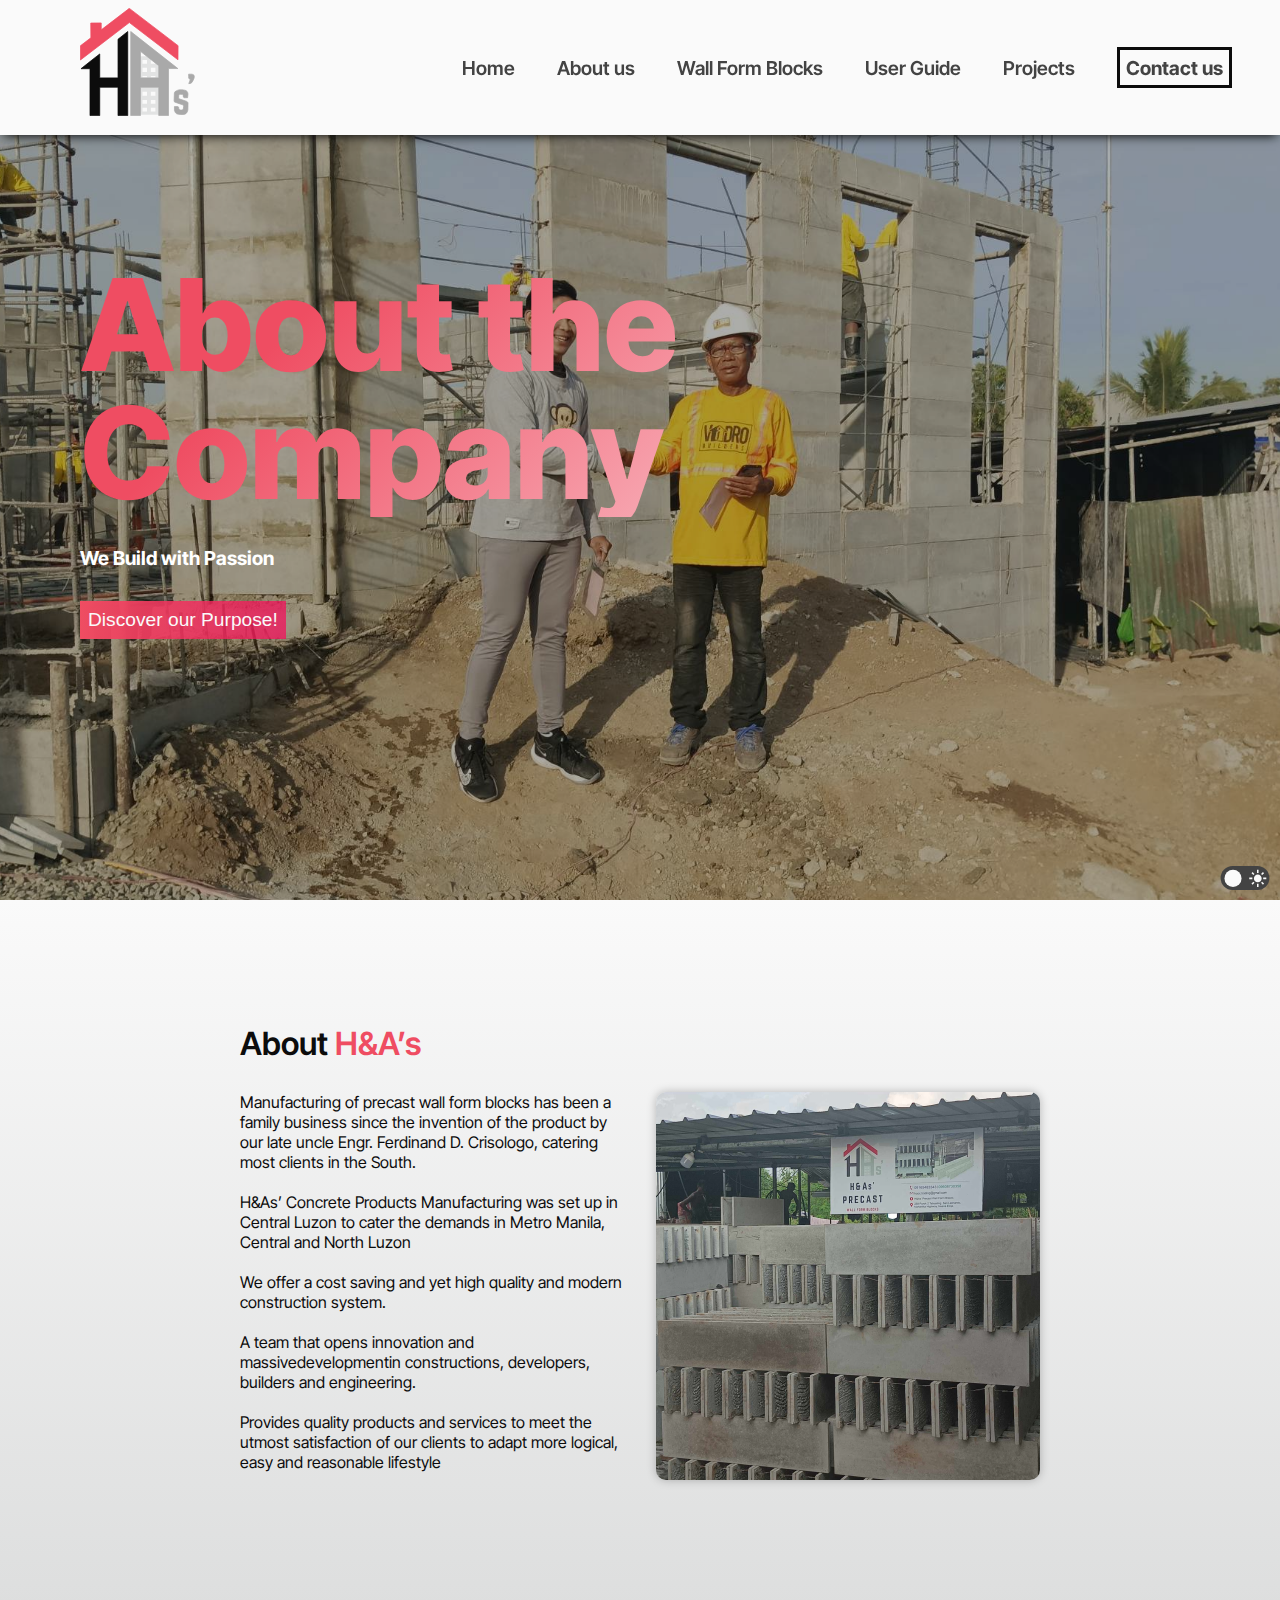
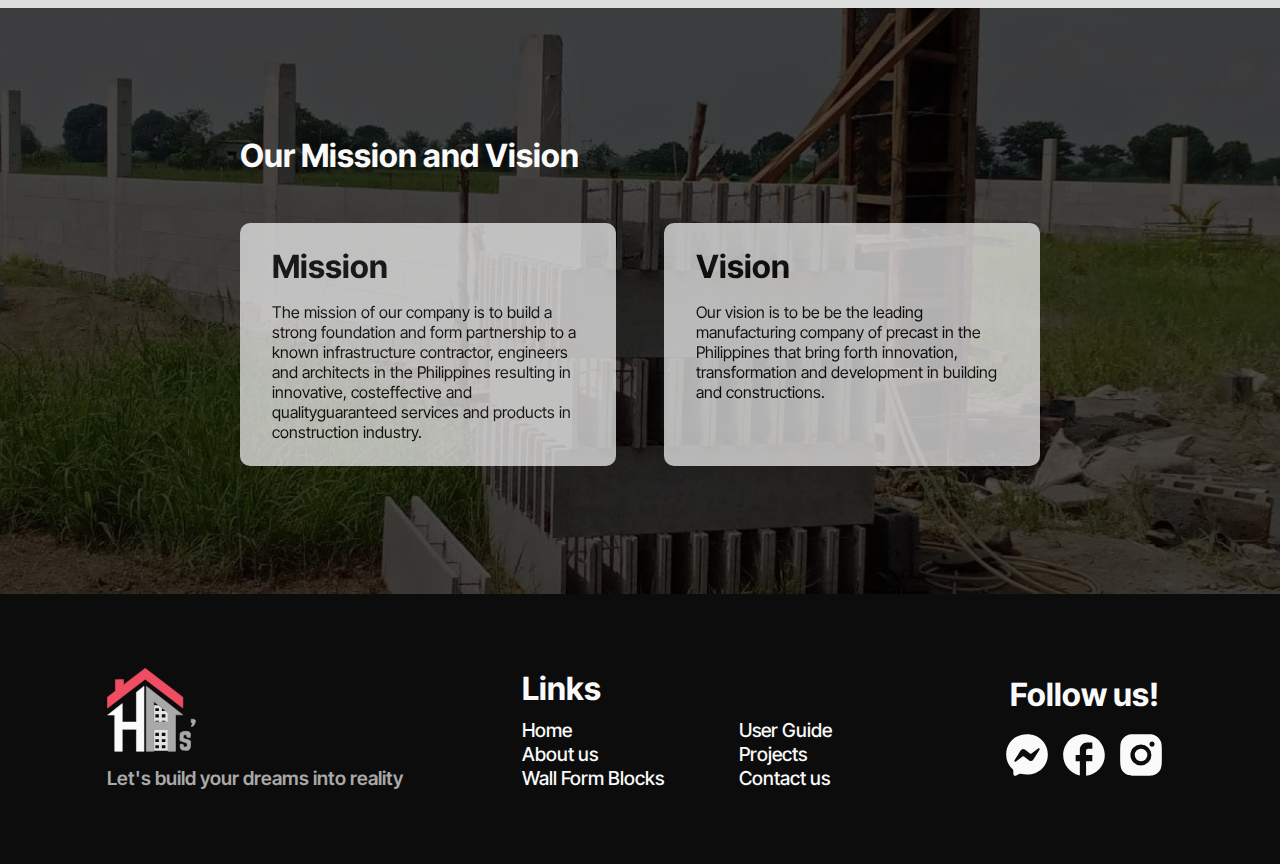
==== about-us.html @ 56dcd6c1 "feat: add about us, wall form blocks, projects and user guide pages" ====
<!DOCTYPE html>
<html lang="en">

<head>
  <meta charset="UTF-8">
  <meta name="viewport" content="width=device-width, initial-scale=1.0">
  <title>About us</title>

  <!-- Fonts used are downloaded here -->
  <link rel="preconnect" href="https://fonts.googleapis.com">
  <link rel="preconnect" href="https://fonts.gstatic.com" crossorigin>
  <link href="https://fonts.googleapis.com/css2?family=Inter+Tight:wght@200;300;400;500;600;700;800;900&display=swap"
    rel="stylesheet">

  <!-- CSS stylesheets -->
  <link rel="stylesheet" href="styles/global.css">
  <link rel="stylesheet" href="styles/module/components.css">
  <link rel="stylesheet" href="styles/module/logo-animations.css">
  <link rel="stylesheet" href="styles/module/custom-animations.css">

  <link rel="stylesheet" href="styles/base/about-us.css">

  <!-- JS for saving user theme -->
  <script defer src="scripts/global.js"></script>
</head>

<body>
  <input id="toggle" type="checkbox">
  <!-- preloader -->

  <!-- add wrapper class after -->
  <!-- TODO uncomment the preloader once home page is done -->
  <div class="wrapper">
    <!--  
      <div class="preloader-wrapper">
      <div class="preloader curtain" style="--duration: 1s; --delay: 2.8s;">
        <div class="logo">
          <svg class="preloader-elem" width="305" height="287" viewBox="0 0 305 287" fill="none"
          xmlns="http://www.w3.org/2000/svg">
          <path
          d="M261.168 137.571L261.42 99.7585L131.121 0L130.52 0.784424L130.299 0.494873L55.9258 57.4365L55.7656 38.978L27.7754 39.2192L28.1152 78.7273L0 100.253L0.251953 138.065L131.031 37.9382L261.168 137.571Z"
          stroke="#EF4D62" stroke-width="3" fill="#EF4D62" class="preloader-elem-1"></path>
            <path
              d="M100.775 186V82.5674L126.775 62V287H100.775V211H51.7754V287H25.7754V161.5H1.59375L25.7754 142.395V142.293L51.7754 122V186H100.775Z"
              stroke-width="3" class="preloader-elem-2"></path>
              <path fill-rule="evenodd" clip-rule="evenodd"
              d="M177.074 128H160V186H210V153.392L200.816 146.241V148H188.571V138H190.144L188.571 136.811L178.367 129.005L177.074 128ZM178.367 185H166.122V181H178.367V185ZM200.816 185H188.571V181H200.816V185ZM178.367 138H166.122V148H178.367V138ZM178.367 159H166.122V170H178.367V159ZM188.571 170H200.816V159H188.571V170Z"
              fill="#E2E3E3" class="preloader-elem-3"></path>
            <path fill-rule="evenodd" clip-rule="evenodd"
            d="M210 211H160V285H210V211ZM200.816 266V276H188.571V266H200.816ZM200.816 245V255H188.571V245H200.816ZM200.816 223V234H188.571V223H200.816ZM178.367 223H166.122V234H178.367V223ZM178.367 245H166.122V255H178.367V245ZM178.367 266H166.122V276H178.367V266Z"
              fill="#E2E3E3" class="preloader-elem-4"></path>
              <path fill-rule="evenodd" clip-rule="evenodd"
              d="M160.775 287V211H209.775V287.001H235.775V161H260.855L135.02 62.114L134.98 62.1628L134.775 62V287H160.775ZM160.775 114.882V186H209.775V153.387L160.775 114.882Z"
              stroke="#A9A9A9" stroke-width="3" fill="#A9A9A9" class="preloader-elem-5"></path>
              <rect x="275.775" y="233" width="1" height="4" stroke="#D9D9D9" stroke-width="3" fill="#D9D9D9"
              class="preloader-elem-6">
            </rect>
            <path
            d="M251.646 226.361C251.072 234.23 250.924 241.607 250.775 248.984C251.27 249.434 251.762 249.884 252.615 250.78C258.494 253.031 263.998 254.874 269.531 256.628C276.668 258.891 276.916 259.471 275.912 266.823C275.393 270.637 273.912 272.325 269.836 272.153C266.023 271.991 263.154 271.355 263.201 266.808C263.232 263.758 261.66 262.711 258.816 262.831C257.174 262.901 255.527 262.885 253.777 262.868H253.76L251.775 262.853V273.1C251.77 273.147 251.771 273.195 251.775 273.239V273.391L251.807 273.428L251.824 273.514C251.859 273.727 251.922 273.929 251.979 274.122L251.988 274.149L252.016 274.245C252.062 274.408 252.115 274.59 252.207 274.756C252.352 275.022 252.527 275.285 252.734 275.514L252.785 275.568C253.996 279.427 256.256 281.842 259.383 282.6C264.58 283.859 269.945 284.031 275.234 283.996C280.852 283.958 285.32 280.882 287.311 273.003L287.531 272.225L287.551 271.967C287.631 271.595 287.705 271.212 287.775 270.819L287.658 270.522C288.076 264.609 288.258 258.768 288.074 252.938C288.031 251.533 286.146 249.539 284.662 248.947C281.178 247.559 277.582 246.452 273.986 245.344L272.086 244.758C271.393 244.542 270.701 244.326 270.012 244.105C262.652 241.75 262.656 241.715 263.15 234.583L263.184 234.111C263.453 230.206 265.887 229.868 268.664 230.13C269.213 230.181 269.82 230.168 270.441 230.154C272.854 230.101 275.443 230.044 275.365 233.79C275.27 238.406 277.295 239.622 281.402 239.133C282.596 238.991 283.809 239.027 285.078 239.063C285.67 239.081 286.275 239.098 286.896 239.098C287.01 238.056 287.146 237.022 287.285 235.994L287.291 235.955C287.592 233.697 287.889 231.466 287.904 229.232C287.943 223.827 284.609 219.643 279.064 218.863C273.838 218.127 268.4 217.662 263.209 218.305C260.832 218.599 258.582 219.925 256.332 221.252C255.324 221.846 254.318 222.44 253.299 222.941C253.295 222.948 253.305 222.958 253.301 222.965C253.27 222.959 253.24 222.963 253.213 222.973C253.172 222.989 253.137 223.021 253.117 223.067L253.107 223.078L253.074 223.128C253.023 223.137 252.98 223.168 252.955 223.216L252.826 223.458L252.785 223.53C252.684 223.577 252.58 223.647 252.496 223.772C252.33 224.016 252.221 224.31 252.127 224.564L252.096 224.647L251.986 224.953L251.918 225.15L251.783 225.581C251.754 225.679 251.721 225.79 251.693 225.902C251.66 226.049 251.635 226.211 251.646 226.361Z"
            stroke="#A9A9A9" stroke-width="3" fill="#A9A9A9" class="preloader-elem-7"></path>
            <path
            d="M293.379 189.609C292.965 189.363 292.49 189.113 292.031 188.872C291.039 188.352 290.119 187.823 290.037 187.186C289.58 183.646 289.861 180.01 289.861 176.002L292.111 176.003C293.343 176.005 294.302 176.006 295.263 176C303.697 175.953 306.675 179.615 303.949 187.825C302.572 191.971 300.056 195.89 297.357 199.369C296.289 200.748 293.324 200.657 290.15 201.53L290.156 201.515C291.685 197.114 292.791 193.936 294.191 190.474C294.099 190.354 294.006 190.232 293.91 190.11C293.906 190.106 293.896 190.11 293.892 190.106L293.379 189.609Z"
            stroke="#A9A9A9" stroke-width="3" fill="#A9A9A9" class="preloader-elem-8"></path>
          </svg>
        </div>
      </div>
    </div> -->

    <!-- color scheme switch -->
    <label class="toggle" for="toggle">
      <div id="light" class="light"></div>
      <div id="dark" class="dark"></div>
      <svg class="theme-button" width="63" height="31" viewBox="0 0 63 31" fill="none"
        xmlns="http://www.w3.org/2000/svg">
        <rect width="63" height="31" rx="15.5" fill="#434343" />
        <circle cx="16" cy="16" r="11" fill="#FAFAFA">
          <animate attributename="cx" from="16" to="48" begin="light.click" dur="0.3s" fill="freeze"></animate>
          <animate attributename="cx" from="48" to="16" begin="dark.click" dur="0.3s" fill="freeze"></animate>
        </circle>
        <path
          d="M48 21C46.6167 21 45.4377 20.5123 44.463 19.537C43.4883 18.5617 43.0007 17.3827 43 16C43 14.6167 43.4877 13.4377 44.463 12.463C45.4383 11.4883 46.6173 11.0007 48 11C49.3833 11 50.5627 11.4877 51.538 12.463C52.5133 13.4383 53.0007 14.6173 53 16C53 17.3833 52.5123 18.5627 51.537 19.538C50.5617 20.5133 49.3827 21.0007 48 21ZM41 17H37V15H41V17ZM59 17H55V15H59V17ZM47 9V5H49V9H47ZM47 27V23H49V27H47ZM42.4 11.75L39.875 9.325L41.3 7.85L43.7 10.35L42.4 11.75ZM54.7 24.15L52.275 21.625L53.6 20.25L56.125 22.675L54.7 24.15ZM52.25 10.4L54.675 7.875L56.15 9.3L53.65 11.7L52.25 10.4ZM39.85 22.7L42.375 20.275L43.75 21.6L41.325 24.125L39.85 22.7Z"
          fill="#FAFAFA">
          <animate attributename="d"
            from="M48 21C46.6167 21 45.4377 20.5123 44.463 19.537C43.4883 18.5617 43.0007 17.3827 43 16C43 14.6167 43.4877 13.4377 44.463 12.463C45.4383 11.4883 46.6173 11.0007 48 11C49.3833 11 50.5627 11.4877 51.538 12.463C52.5133 13.4383 53.0007 14.6173 53 16C53 17.3833 52.5123 18.5627 51.537 19.538C50.5617 20.5133 49.3827 21.0007 48 21ZM41 17H37V15H41V17ZM59 17H55V15H59V17ZM47 9V5H49V9H47ZM47 27V23H49V27H47ZM42.4 11.75L39.875 9.325L41.3 7.85L43.7 10.35L42.4 11.75ZM54.7 24.15L52.275 21.625L53.6 20.25L56.125 22.675L54.7 24.15ZM52.25 10.4L54.675 7.875L56.15 9.3L53.65 11.7L52.25 10.4ZM39.85 22.7L42.375 20.275L43.75 21.6L41.325 24.125L39.85 22.7Z"
            to="M16 27C12.9444 27 10.3472 25.9306 8.20833 23.7917C6.06944 21.6528 5 19.0556 5 16C5 12.9444 6.06944 10.3472 8.20833 8.20833C10.3472 6.06944 12.9444 5 16 5C16.2852 5 16.5655 5.01019 16.8409 5.03056C17.1163 5.05093 17.386 5.08148 17.65 5.12222C16.8148 5.71296 16.1475 6.48215 15.648 7.42978C15.1485 8.37741 14.8992 9.40082 14.9 10.5C14.9 12.3333 15.5417 13.8917 16.825 15.175C18.1083 16.4583 19.6667 17.1 21.5 17.1C22.6204 17.1 23.6491 16.8503 24.5861 16.3508C25.5231 15.8513 26.287 15.1844 26.8778 14.35C26.9185 14.6148 26.9491 14.8845 26.9694 15.1591C26.9898 15.4337 27 15.714 27 16C27 19.0556 25.9306 21.6528 23.7917 23.7917C21.6528 25.9306 19.0556 27 16 27Z"
            begin="light.click" dur="0.35s" fill="freeze"></animate>
          <animate attributename="d"
            from="M16 27C12.9444 27 10.3472 25.9306 8.20833 23.7917C6.06944 21.6528 5 19.0556 5 16C5 12.9444 6.06944 10.3472 8.20833 8.20833C10.3472 6.06944 12.9444 5 16 5C16.2852 5 16.5655 5.01019 16.8409 5.03056C17.1163 5.05093 17.386 5.08148 17.65 5.12222C16.8148 5.71296 16.1475 6.48215 15.648 7.42978C15.1485 8.37741 14.8992 9.40082 14.9 10.5C14.9 12.3333 15.5417 13.8917 16.825 15.175C18.1083 16.4583 19.6667 17.1 21.5 17.1C22.6204 17.1 23.6491 16.8503 24.5861 16.3508C25.5231 15.8513 26.287 15.1844 26.8778 14.35C26.9185 14.6148 26.9491 14.8845 26.9694 15.1591C26.9898 15.4337 27 15.714 27 16C27 19.0556 25.9306 21.6528 23.7917 23.7917C21.6528 25.9306 19.0556 27 16 27Z"
            to="M48 21C46.6167 21 45.4377 20.5123 44.463 19.537C43.4883 18.5617 43.0007 17.3827 43 16C43 14.6167 43.4877 13.4377 44.463 12.463C45.4383 11.4883 46.6173 11.0007 48 11C49.3833 11 50.5627 11.4877 51.538 12.463C52.5133 13.4383 53.0007 14.6173 53 16C53 17.3833 52.5123 18.5627 51.537 19.538C50.5617 20.5133 49.3827 21.0007 48 21ZM41 17H37V15H41V17ZM59 17H55V15H59V17ZM47 9V5H49V9H47ZM47 27V23H49V27H47ZM42.4 11.75L39.875 9.325L41.3 7.85L43.7 10.35L42.4 11.75ZM54.7 24.15L52.275 21.625L53.6 20.25L56.125 22.675L54.7 24.15ZM52.25 10.4L54.675 7.875L56.15 9.3L53.65 11.7L52.25 10.4ZM39.85 22.7L42.375 20.275L43.75 21.6L41.325 24.125L39.85 22.7Z"
            begin="dark.click" dur="0.35s" fill="freeze"></animate>
        </path>
      </svg>
    </label>

    <header>
      <div class="logo-container"><a href="/">
          <svg class="logo-elem" fill="none" xmlns="http://www.w3.org/2000/svg" viewBox="-1 -1 306.93 289">
            <path
              d="M261.168 137.571L261.42 99.7585L131.121 0L130.52 0.784424L130.299 0.494873L55.9258 57.4365L55.7656 38.978L27.7754 39.2192L28.1152 78.7273L0 100.253L0.251953 138.065L131.031 37.9382L261.168 137.571Z"
              stroke="#EF4D62" stroke-width="2" fill="#EF4D62" class="logo-elem-1"></path>
            <path
              d="M100.775 186V82.5674L126.775 62V287H100.775V211H51.7754V287H25.7754V161.5H1.59375L25.7754 142.395V142.293L51.7754 122V186H100.775Z"
              stroke="black" stroke-width="2" fill="black" class="logo-elem-2"></path>
            <path fill-rule="evenodd" clip-rule="evenodd"
              d="M177.074 128H160V186H210V153.392L200.816 146.241V148H188.571V138H190.144L188.571 136.811L178.367 129.005L177.074 128ZM178.367 185H166.122V181H178.367V185ZM200.816 185H188.571V181H200.816V185ZM178.367 138H166.122V148H178.367V138ZM178.367 159H166.122V170H178.367V159ZM188.571 170H200.816V159H188.571V170Z"
              fill="#E2E3E3" class="logo-elem-3"></path>
            <path fill-rule="evenodd" clip-rule="evenodd"
              d="M210 211H160V285H210V211ZM200.816 266V276H188.571V266H200.816ZM200.816 245V255H188.571V245H200.816ZM200.816 223V234H188.571V223H200.816ZM178.367 223H166.122V234H178.367V223ZM178.367 245H166.122V255H178.367V245ZM178.367 266H166.122V276H178.367V266Z"
              fill="#E2E3E3" class="logo-elem-4"></path>
            <path fill-rule="evenodd" clip-rule="evenodd"
              d="M160.775 287V211H209.775V287.001H235.775V161H260.855L135.02 62.114L134.98 62.1628L134.775 62V287H160.775ZM160.775 114.882V186H209.775V153.387L160.775 114.882Z"
              stroke="#A9A9A9" stroke-width="2" fill="#A9A9A9" class="logo-elem-5"></path>
            <rect x="275.775" y="233" width="1" height="4" stroke="#D9D9D9" stroke-width="2" fill="#D9D9D9"
              class="logo-elem-6">
            </rect>
            <path
              d="M251.646 226.361C251.072 234.23 250.924 241.607 250.775 248.984C251.27 249.434 251.762 249.884 252.615 250.78C258.494 253.031 263.998 254.874 269.531 256.628C276.668 258.891 276.916 259.471 275.912 266.823C275.393 270.637 273.912 272.325 269.836 272.153C266.023 271.991 263.154 271.355 263.201 266.808C263.232 263.758 261.66 262.711 258.816 262.831C257.174 262.901 255.527 262.885 253.777 262.868H253.76L251.775 262.853V273.1C251.77 273.147 251.771 273.195 251.775 273.239V273.391L251.807 273.428L251.824 273.514C251.859 273.727 251.922 273.929 251.979 274.122L251.988 274.149L252.016 274.245C252.062 274.408 252.115 274.59 252.207 274.756C252.352 275.022 252.527 275.285 252.734 275.514L252.785 275.568C253.996 279.427 256.256 281.842 259.383 282.6C264.58 283.859 269.945 284.031 275.234 283.996C280.852 283.958 285.32 280.882 287.311 273.003L287.531 272.225L287.551 271.967C287.631 271.595 287.705 271.212 287.775 270.819L287.658 270.522C288.076 264.609 288.258 258.768 288.074 252.938C288.031 251.533 286.146 249.539 284.662 248.947C281.178 247.559 277.582 246.452 273.986 245.344L272.086 244.758C271.393 244.542 270.701 244.326 270.012 244.105C262.652 241.75 262.656 241.715 263.15 234.583L263.184 234.111C263.453 230.206 265.887 229.868 268.664 230.13C269.213 230.181 269.82 230.168 270.441 230.154C272.854 230.101 275.443 230.044 275.365 233.79C275.27 238.406 277.295 239.622 281.402 239.133C282.596 238.991 283.809 239.027 285.078 239.063C285.67 239.081 286.275 239.098 286.896 239.098C287.01 238.056 287.146 237.022 287.285 235.994L287.291 235.955C287.592 233.697 287.889 231.466 287.904 229.232C287.943 223.827 284.609 219.643 279.064 218.863C273.838 218.127 268.4 217.662 263.209 218.305C260.832 218.599 258.582 219.925 256.332 221.252C255.324 221.846 254.318 222.44 253.299 222.941C253.295 222.948 253.305 222.958 253.301 222.965C253.27 222.959 253.24 222.963 253.213 222.973C253.172 222.989 253.137 223.021 253.117 223.067L253.107 223.078L253.074 223.128C253.023 223.137 252.98 223.168 252.955 223.216L252.826 223.458L252.785 223.53C252.684 223.577 252.58 223.647 252.496 223.772C252.33 224.016 252.221 224.31 252.127 224.564L252.096 224.647L251.986 224.953L251.918 225.15L251.783 225.581C251.754 225.679 251.721 225.79 251.693 225.902C251.66 226.049 251.635 226.211 251.646 226.361Z"
              stroke="#A9A9A9" stroke-width="2" fill="#A9A9A9" class="logo-elem-7"></path>
            <path
              d="M293.379 189.609C292.965 189.363 292.49 189.113 292.031 188.872C291.039 188.352 290.119 187.823 290.037 187.186C289.58 183.646 289.861 180.01 289.861 176.002L292.111 176.003C293.343 176.005 294.302 176.006 295.263 176C303.697 175.953 306.675 179.615 303.949 187.825C302.572 191.971 300.056 195.89 297.357 199.369C296.289 200.748 293.324 200.657 290.15 201.53L290.156 201.515C291.685 197.114 292.791 193.936 294.191 190.474C294.099 190.354 294.006 190.232 293.91 190.11C293.906 190.106 293.896 190.11 293.892 190.106L293.379 189.609Z"
              stroke="#A9A9A9" stroke-width="2" fill="#A9A9A9" class="logo-elem-8"></path>
          </svg>
        </a></div>
      <nav>
        <ul class="navbar-links">
          <li><a href="/">Home</a>
            <div class="highlight-wrapper">
              <div class="highlight"></div>
            </div>
          </li>
          <li><a href="about-us.html">About us</a>
            <div class="highlight-wrapper">
              <div class="highlight"></div>
            </div>
          </li>
          <li><a href="wall-form-blocks.html">Wall Form Blocks</a>
            <div class="highlight-wrapper">
              <div class="highlight"></div>
            </div>
          </li>
          <li><a href="user-guide.html">User Guide</a>
            <div class="highlight-wrapper">
              <div class="highlight"></div>
            </div>
          </li>
          <li><a href="projects.html">Projects</a>
            <div class="highlight-wrapper">
              <div class="highlight"></div>
            </div>
          </li>
          <li class="button"><a href="contact-us.html">
              <div class="up">Contact us</div>
              <div class="down">Contact us</div>
            </a>
          </li>
        </ul>
      </nav>
    </header>

  <section class="about-us-hero-section">
    <div>
      <h1 class="hero" style="font: 800 var(--fs-heading)/1em var(--ff-default)">About the<br>Company</h1>
      <p style="font: 700 var(--fs-subtitle)/1em var(--ff-default)">We Build with Passion</p>
      <a href="about-us.html#about-us-content-wrapper"><button>Discover our Purpose!</button></a>
    </div>
  </section>

  <section id="about-us-content-wrapper">
    <h1>About <span>H&A’s</span></h1>

    <div>
      <div>
        <p>
          Manufacturing of precast wall form blocks has been a family business since the invention of the product by our
          late uncle Engr. Ferdinand D. Crisologo, catering most clients in the South.
          <br><br>
          H&As’ Concrete Products Manufacturing was set up in Central Luzon to cater the demands in Metro Manila,
          Central and North Luzon
          <br><br>
          We offer a cost saving and yet high quality and modern construction system.
          <br><br>
          A team that opens innovation and massivedevelopmentin constructions, developers, builders and engineering.
          <br><br>
          Provides quality products and services to meet the utmost satisfaction of our clients to adapt more logical,
          easy and reasonable lifestyle
        </p>
      </div>
      <div>
        <img src="images/about-us/about-us-img.png" alt="wall-form-blocks">
      </div>
    </div>
  </section>

  <section class="mission-vision">
    <h1>Our Mission and Vision</h1>

    <div>
      <div>
        <h1>Mission</h1>
        <p>The mission of our company is to build a strong foundation and form partnership to a known infrastructure
          contractor, engineers and architects in the Philippines resulting in innovative, costeffective and
          qualityguaranteed services and products in construction industry.</p>
      </div>
      <div>
        <h1>Vision</h1>
        <p>Our vision is to be be the leading manufacturing company of precast in the Philippines that bring forth
          innovation, transformation and development in building and constructions.</p>
      </div>
    </div>
  </section>
    <footer>
      <div class="col-1">
        <div class="logo-container"><a href="/">
            <svg class="logo-elem" fill="none" xmlns="http://www.w3.org/2000/svg" viewBox="-1 -1 306.93 289">
              <path
                d="M261.168 137.571L261.42 99.7585L131.121 0L130.52 0.784424L130.299 0.494873L55.9258 57.4365L55.7656 38.978L27.7754 39.2192L28.1152 78.7273L0 100.253L0.251953 138.065L131.031 37.9382L261.168 137.571Z"
                stroke="#EF4D62" stroke-width="2" fill="#EF4D62" class="logo-elem-1"></path>
              <path
                d="M100.775 186V82.5674L126.775 62V287H100.775V211H51.7754V287H25.7754V161.5H1.59375L25.7754 142.395V142.293L51.7754 122V186H100.775Z"
                stroke="black" stroke-width="2" fill="black" class="footer-logo-elem-2"></path>
              <path fill-rule="evenodd" clip-rule="evenodd"
                d="M177.074 128H160V186H210V153.392L200.816 146.241V148H188.571V138H190.144L188.571 136.811L178.367 129.005L177.074 128ZM178.367 185H166.122V181H178.367V185ZM200.816 185H188.571V181H200.816V185ZM178.367 138H166.122V148H178.367V138ZM178.367 159H166.122V170H178.367V159ZM188.571 170H200.816V159H188.571V170Z"
                fill="#E2E3E3" class="logo-elem-3"></path>
              <path fill-rule="evenodd" clip-rule="evenodd"
                d="M210 211H160V285H210V211ZM200.816 266V276H188.571V266H200.816ZM200.816 245V255H188.571V245H200.816ZM200.816 223V234H188.571V223H200.816ZM178.367 223H166.122V234H178.367V223ZM178.367 245H166.122V255H178.367V245ZM178.367 266H166.122V276H178.367V266Z"
                fill="#E2E3E3" class="logo-elem-4"></path>
              <path fill-rule="evenodd" clip-rule="evenodd"
                d="M160.775 287V211H209.775V287.001H235.775V161H260.855L135.02 62.114L134.98 62.1628L134.775 62V287H160.775ZM160.775 114.882V186H209.775V153.387L160.775 114.882Z"
                stroke="#A9A9A9" stroke-width="2" fill="#A9A9A9" class="logo-elem-5"></path>
              <rect x="275.775" y="233" width="1" height="4" stroke="#D9D9D9" stroke-width="2" fill="#D9D9D9"
                class="logo-elem-6">
              </rect>
              <path
                d="M251.646 226.361C251.072 234.23 250.924 241.607 250.775 248.984C251.27 249.434 251.762 249.884 252.615 250.78C258.494 253.031 263.998 254.874 269.531 256.628C276.668 258.891 276.916 259.471 275.912 266.823C275.393 270.637 273.912 272.325 269.836 272.153C266.023 271.991 263.154 271.355 263.201 266.808C263.232 263.758 261.66 262.711 258.816 262.831C257.174 262.901 255.527 262.885 253.777 262.868H253.76L251.775 262.853V273.1C251.77 273.147 251.771 273.195 251.775 273.239V273.391L251.807 273.428L251.824 273.514C251.859 273.727 251.922 273.929 251.979 274.122L251.988 274.149L252.016 274.245C252.062 274.408 252.115 274.59 252.207 274.756C252.352 275.022 252.527 275.285 252.734 275.514L252.785 275.568C253.996 279.427 256.256 281.842 259.383 282.6C264.58 283.859 269.945 284.031 275.234 283.996C280.852 283.958 285.32 280.882 287.311 273.003L287.531 272.225L287.551 271.967C287.631 271.595 287.705 271.212 287.775 270.819L287.658 270.522C288.076 264.609 288.258 258.768 288.074 252.938C288.031 251.533 286.146 249.539 284.662 248.947C281.178 247.559 277.582 246.452 273.986 245.344L272.086 244.758C271.393 244.542 270.701 244.326 270.012 244.105C262.652 241.75 262.656 241.715 263.15 234.583L263.184 234.111C263.453 230.206 265.887 229.868 268.664 230.13C269.213 230.181 269.82 230.168 270.441 230.154C272.854 230.101 275.443 230.044 275.365 233.79C275.27 238.406 277.295 239.622 281.402 239.133C282.596 238.991 283.809 239.027 285.078 239.063C285.67 239.081 286.275 239.098 286.896 239.098C287.01 238.056 287.146 237.022 287.285 235.994L287.291 235.955C287.592 233.697 287.889 231.466 287.904 229.232C287.943 223.827 284.609 219.643 279.064 218.863C273.838 218.127 268.4 217.662 263.209 218.305C260.832 218.599 258.582 219.925 256.332 221.252C255.324 221.846 254.318 222.44 253.299 222.941C253.295 222.948 253.305 222.958 253.301 222.965C253.27 222.959 253.24 222.963 253.213 222.973C253.172 222.989 253.137 223.021 253.117 223.067L253.107 223.078L253.074 223.128C253.023 223.137 252.98 223.168 252.955 223.216L252.826 223.458L252.785 223.53C252.684 223.577 252.58 223.647 252.496 223.772C252.33 224.016 252.221 224.31 252.127 224.564L252.096 224.647L251.986 224.953L251.918 225.15L251.783 225.581C251.754 225.679 251.721 225.79 251.693 225.902C251.66 226.049 251.635 226.211 251.646 226.361Z"
                stroke="#A9A9A9" stroke-width="2" fill="#A9A9A9" class="logo-elem-7"></path>
              <path
                d="M293.379 189.609C292.965 189.363 292.49 189.113 292.031 188.872C291.039 188.352 290.119 187.823 290.037 187.186C289.58 183.646 289.861 180.01 289.861 176.002L292.111 176.003C293.343 176.005 294.302 176.006 295.263 176C303.697 175.953 306.675 179.615 303.949 187.825C302.572 191.971 300.056 195.89 297.357 199.369C296.289 200.748 293.324 200.657 290.15 201.53L290.156 201.515C291.685 197.114 292.791 193.936 294.191 190.474C294.099 190.354 294.006 190.232 293.91 190.11C293.906 190.106 293.896 190.11 293.892 190.106L293.379 189.609Z"
                stroke="#A9A9A9" stroke-width="2" fill="#A9A9A9" class="logo-elem-8"></path>
            </svg>
          </a></div>
        <p>
          Let's build your dreams into reality
        </p>
      </div>
      <div class="col-2">
        <h2>Links</h4>
        <div>
          <div class="links">
            <a href="/">Home</a>
            <a href="about-us.html">About us</a>
            <a href="wall-form-blocks.html">Wall Form Blocks</a>
          </div>
          <div class="links">
            <a href="user-guide.html">User Guide</a>
            <a href="projects.html">Projects</a>
            <a href="contact-us.html">Contact us</a>
          </div>
        </div>
      </div>
      <div class="col-3">
        <h2>Follow us!</h2>
        <div class="socials">
          <a href="https://m.me/haoctrading">
            <svg xmlns="http://www.w3.org/2000/svg" width="24" height="24" viewBox="0 0 24 24">
              <path fill="currentColor"
                d="M12.001 2c5.633 0 10 4.127 10 9.7c0 5.573-4.367 9.7-10 9.7a10.893 10.893 0 0 1-2.895-.384a.8.8 0 0 0-.534.039l-1.985.876a.8.8 0 0 1-1.123-.707l-.054-1.78a.797.797 0 0 0-.269-.57c-1.945-1.74-3.14-4.258-3.14-7.174c0-5.573 4.366-9.7 10-9.7ZM5.996 14.537c-.282.447.268.951.689.631l3.155-2.394a.6.6 0 0 1 .723 0l2.336 1.75a1.5 1.5 0 0 0 2.17-.4l2.937-4.66c.282-.448-.268-.952-.689-.633l-3.155 2.396a.6.6 0 0 1-.723 0l-2.337-1.75a1.5 1.5 0 0 0-2.169.4l-2.937 4.66Z" />
            </svg>
          </a>
          <a href="https://www.facebook.com/haoctrading">
            <svg xmlns="http://www.w3.org/2000/svg" width="24" height="24" viewBox="0 0 24 24">
              <path fill="currentColor"
                d="M22 12c0-5.52-4.48-10-10-10S2 6.48 2 12c0 4.84 3.44 8.87 8 9.8V15H8v-3h2V9.5C10 7.57 11.57 6 13.5 6H16v3h-2c-.55 0-1 .45-1 1v2h3v3h-3v6.95c5.05-.5 9-4.76 9-9.95z" />
            </svg>
          </a>
          <a href="https://www.instagram.com/haoc_trading">
            <svg xmlns="http://www.w3.org/2000/svg" width="24" height="24" viewBox="0 0 24 24">
              <path fill="currentColor"
                d="M13.028 2.001a78.82 78.82 0 0 1 2.189.022l.194.007c.224.008.445.018.712.03c1.064.05 1.79.218 2.427.465c.66.254 1.216.598 1.772 1.154a4.908 4.908 0 0 1 1.153 1.771c.247.637.415 1.364.465 2.428c.012.266.022.488.03.712l.006.194a79 79 0 0 1 .023 2.188l.001.746v1.31a78.836 78.836 0 0 1-.023 2.189l-.006.194c-.008.224-.018.445-.03.712c-.05 1.064-.22 1.79-.466 2.427a4.884 4.884 0 0 1-1.153 1.772a4.915 4.915 0 0 1-1.772 1.153c-.637.247-1.363.415-2.427.465c-.267.012-.488.022-.712.03l-.194.006a79 79 0 0 1-2.189.023l-.746.001h-1.309a78.836 78.836 0 0 1-2.189-.023l-.194-.006a60.64 60.64 0 0 1-.712-.03c-1.064-.05-1.79-.22-2.428-.466a4.89 4.89 0 0 1-1.771-1.153a4.904 4.904 0 0 1-1.154-1.772c-.247-.637-.415-1.363-.465-2.427a74.367 74.367 0 0 1-.03-.712l-.005-.194A79.053 79.053 0 0 1 2 13.028v-2.056a78.82 78.82 0 0 1 .022-2.188l.007-.194c.008-.224.018-.446.03-.712c.05-1.065.218-1.79.465-2.428A4.88 4.88 0 0 1 3.68 3.68a4.897 4.897 0 0 1 1.77-1.155c.638-.247 1.363-.415 2.428-.465l.712-.03l.194-.005A79.053 79.053 0 0 1 10.972 2h2.056Zm-1.028 5A5 5 0 1 0 12 17a5 5 0 0 0 0-10Zm0 2A3 3 0 1 1 12.001 15a3 3 0 0 1 0-6Zm5.25-3.5a1.25 1.25 0 0 0 0 2.498a1.25 1.25 0 0 0 0-2.5Z" />
            </svg>
          </a>
        </div>
      </div>
    </footer>
  </div>
</body>

</html>
---- styles/global.css ----
:root {
  --clr-primary: #FAFAFA;
  --clr-primary-shade: #DDDEDE;
  --clr-secondary: #0C0C0C;
  --clr-secondary-shade: #434343;
  --clr-accent: #EF4D62;
  --clr-accent-shade: #F80759;
  --clr-scheme: var(--clr-primary);

  --fs-default: 16px;
  --fs-heading: 8rem;
  --fs-title: 3rem;
  --fs-subtitle: 1.2rem;

  --ff-default: 'Inter Tight', sans-serif;
}

*,
::before,
::after {
  margin: 0;
  padding: 0;
  box-sizing: border-box;
}

html {
  font: var(--fs-default) var(--ff-default);
}

.wrapper {
  /* height: 100vh;
  overflow: hidden;

  animation: preload 0.1s ease 3.4s forwards; */
}

svg,
img {
  width: 100%;
  height: 100%;
}

header {
  width: 100%;
  height: 15vh;
  padding-inline: 3em;
  background: var(--clr-primary);
  box-shadow: 0px 5px 10px -4px var(--clr-secondary);

  display: flex;
  justify-content: space-between;
  align-items: center;

  position: fixed;
  z-index: 2;
}

header .logo-container {
  width: 20%;
  height: 100%;
}

header .logo-container a {
  width: fit-content;
  height: 80%;
  margin: 0.5em auto auto 2em;

  display: block;
}

header nav {
  width: 65%;
}

header .navbar-links {
  list-style: none;

  display: flex;
  justify-content: space-between;
  align-items: center;
}

header .navbar-links li {
  height: fit-content;

  position: relative;
}

header .navbar-links li a {
  color: var(--clr-secondary-shade);
  font: 600 var(--fs-subtitle) var(--ff-default);
  text-decoration: none;
}

header .navbar-links li a:hover {
  color: var(--clr-secondary);
  font-weight: bold;

  transition: color 0.5s ease, font-weight 0.5s ease;
}

header .navbar-links li a:hover+.highlight-wrapper .highlight {
  animation: load 20s ease;
}

.preloader-wrapper {
  width: 100%;
  height: 100vh;

  position: absolute;
  animation: slideLeft 0.1s ease 3.8s forwards;
  z-index: 3;
}

.preloader {
  width: 100%;
  height: 100vh;
  overflow: hidden;

  display: flex;
  justify-content: center;
  align-items: center;

  position: relative;
}

.preloader .logo {
  width: 21%;
  padding-inline: 1%;
  overflow: hidden;

  position: relative;

  animation: fadeOut 1s ease 2.2s forwards;
}

.preloader-elem-2 {
  stroke: var(--clr-primary);
}

.logo-elem-2 {
  stroke: var(--clr-secondary);
  fill: var(--clr-secondary);
}

.theme-button rect {
  fill: var(--clr-secondary-shade);
}

.theme-button circle,
.theme-button path {
  fill: var(--clr-primary);
}

.toggle,
.light,
.dark {
  width: 50px;
  height: 24px;

  position: fixed;
  inset: auto 10px 10px auto;
  z-index: 2;

  cursor: pointer;
}

.toggle {
  display: inline-block;
}

.dark {
  display: none;
}

[type='checkbox'] {
  display: none;
}

[type='checkbox']:checked~.wrapper {
  --clr-primary: #0C0C0C;
  --clr-primary-shade: #434343;
  --clr-secondary: #FAFAFA;
  --clr-secondary-shade: #DDDEDE;
}

[type='checkbox']:checked~.toggle .dark {
  display: block;
}

[type='checkbox']:checked~.toggle .light {
  display: none;
}

.dark:active {
  display: none;
}

.light:has(+ .dark:active) {
  display: block;
}

section {
  height: 100vh;
  padding-inline: 5em;
  padding-block: 8em;
  background: linear-gradient(var(--clr-primary), var(--clr-primary-shade));

  position: relative;
}

footer {
  height: 30vh;
  padding: 2em 3em;
  color: #FAFAFA;
  background: #0C0C0C;

  display: flex;
  justify-content: space-evenly;
  align-items: center;
}

footer .col-1 {
  width: 30%;
}

footer .col-1 .logo-container a {
  width: 25%;

  display: inline-block;
}

footer .col-1 .logo-container .footer-logo-elem-2 {
  fill: #FAFAFA;
  stroke: #FAFAFA;
}

footer .col-1 p {
  width: 100%;
  margin-top: 10px;

  color: #A9A9A9;
  font: 600 var(--fs-subtitle) var(--ff-default);
}

footer .col-2 {
  width: 35%;
}

footer .col-2 h2 {
  margin-bottom: 10px;
  font: bold 2rem var(--ff-default);
}

footer .col-2>div {
  display: flex;
  justify-content: flex-start;
  align-items: center;
  gap: 5%;
}

footer .col-2 div .links {
  width: 50%;
}

footer .col-2 div .links a {
  display: block;
  text-decoration: none;
  color: #FAFAFA;
  font: 500 var(--fs-subtitle) var(--ff-default);
}

footer .col-3 {
  width: 15%;
}

footer .col-3 h2 {
  margin: auto auto 0.5em 0.45em;
  font: bold 2rem var(--ff-default);
}

footer .col-3 .socials {
  width: 100%;

  display: flex;
  justify-content: space-evenly;
}

footer .col-3 .socials svg {
  width: 50px;
  height: 50px;
}

footer .col-3 .socials svg path {
  fill: #FAFAFA;
  display: flex;
}
---- styles/module/components.css ----
.curtain::before,
.curtain::after {
  content: '';
  width: 50%;
  height: 100%;
  background: var(--clr-primary-shade);

  position: absolute;
  inset: 0 auto auto 0;
  z-index: -1;

  animation: var(--duration) ease var(--delay) forwards;
}

.curtain::before {
  animation-name: slideLeft;
}

.curtain::after {
  inset: 0 50%;

  animation-name: slideRight;
}

.highlight-wrapper {
  width: 100%;
  height: 140%;
  overflow: hidden;

  position: absolute;
  z-index: 0;
}

.highlight-wrapper .highlight {
  width: 200%;
  height: 4px;
  margin-top: 5px;
  background: var(--clr-accent);
  transform: translateX(-110%);
}

.button {
  overflow: hidden;
  border: solid 3px var(--clr-secondary);
}

.button a {
  text-decoration: none;
}

.button .up,
.button .down {
  padding: 0.3em;
  color: var(--clr-secondary-shade);
  font: bold var(--fs-subtitle) var(--ff-default);

  transition: transform 0.5s ease;
}

.button .down {
  color: #FAFAFA;
  background: var(--clr-accent);

  position: absolute;
  inset: 100% auto auto 0;
}

.button:hover .up,
.button:hover .down {
  transform: translateY(-100%);
}

.three-dimensional-viewer {
  height: 100%;
  perspective: 1200px;

  display: flex;
  justify-content: center;
  align-items: center;

  position: sticky;
  top: 0;
}

.hitbox {
  width: 70%;
  height: 60vh;

  position: absolute;
  z-index: 1;
}

.cuboid {
  width: 70%;
  height: 40vh;

  position: relative;
  container-type: size;

  transform-style: preserve-3d;
  transition: transform 1s;
  transform: translateZ(-400px) rotateX(-15deg) rotateY(30deg);
}

.hitbox:hover+.cuboid {
  transform: rotateY(-90deg);
}

.face {
  width: 100%;
  height: 100%;

  position: absolute;
}

.left,
.right {
  width: 31.8%;
}

.front {
  transform: rotateY(0deg) translateZ(50cqh);
}

.right {
  transform: rotateY(90deg) translateZ(84cqw);
}

.back {
  transform: rotateY(180deg) translateZ(50cqh);
}

.left {
  transform: rotateY(-90deg) translateZ(16cqw);
}

.top {
  transform: rotateX(90deg) translateZ(50cqh);
}

.bottom {
  transform: rotateX(-90deg) translateZ(50cqh);
}
---- styles/module/logo-animations.css ----
/***************************************************
 * Generated by SVG Artista on 12/29/2023, 6:36:47 PM
 * MIT license (https://opensource.org/licenses/MIT)
 * W. https://svgartista.net
 **************************************************/

@-webkit-keyframes animate-svg-stroke-1 {
  0% {
    stroke-dashoffset: 786.7232666015625px;
    stroke-dasharray: 786.7232666015625px
  }

  100% {
    stroke-dashoffset: 0;
    stroke-dasharray: 786.7232666015625px
  }
}

@keyframes animate-svg-stroke-1 {
  0% {
    stroke-dashoffset: 786.7232666015625px;
    stroke-dasharray: 786.7232666015625px
  }

  100% {
    stroke-dashoffset: 0;
    stroke-dasharray: 786.7232666015625px
  }
}

@-webkit-keyframes animate-svg-fill-1 {
  0% {
    fill: transparent
  }

  100% {
    fill: rgb(239, 77, 98)
  }
}

@keyframes animate-svg-fill-1 {
  0% {
    fill: transparent
  }

  100% {
    fill: rgb(239, 77, 98)
  }
}

.preloader-elem-1 {
  -webkit-animation: animate-svg-stroke-1 1.2s cubic-bezier(0.445, 0.05, 0.55, 0.95) 0s both, animate-svg-fill-1 1s ease 1.4s both;
  animation: animate-svg-stroke-1 1.2s cubic-bezier(0.445, 0.05, 0.55, 0.95) 0s both, animate-svg-fill-1 1s ease 1.4s both
}

@-webkit-keyframes animate-svg-stroke-2 {
  0% {
    stroke-dashoffset: 943.166748046875px;
    stroke-dasharray: 943.166748046875px
  }

  100% {
    stroke-dashoffset: 0;
    stroke-dasharray: 943.166748046875px
  }
}

@keyframes animate-svg-stroke-2 {
  0% {
    stroke-dashoffset: 943.166748046875px;
    stroke-dasharray: 943.166748046875px
  }

  100% {
    stroke-dashoffset: 0;
    stroke-dasharray: 943.166748046875px
  }
}

@-webkit-keyframes animate-elem-fill-2 {
  0% {
    fill: transparent
  }

  100% {
    fill: var(--clr-primary);
  }
}

@keyframes animate-elem-fill-2 {
  0% {
    fill: transparent
  }

  100% {
    fill: var(--clr-primary);
  }
}

.preloader-elem-2 {
  -webkit-animation: animate-svg-stroke-2 1.2s cubic-bezier(0.445, 0.05, 0.55, 0.95) 0s both, animate-elem-fill-2 1s ease 1.4s both;
  animation: animate-svg-stroke-2 1.2s cubic-bezier(0.445, 0.05, 0.55, 0.95) 0s both, animate-elem-fill-2 1s ease 1.4s both
}

@-webkit-keyframes animate-svg-stroke-3 {
  0% {
    stroke-dashoffset: 415.8055419921875px;
    stroke-dasharray: 415.8055419921875px
  }

  100% {
    stroke-dashoffset: 0;
    stroke-dasharray: 415.8055419921875px
  }
}

@keyframes animate-svg-stroke-3 {
  0% {
    stroke-dashoffset: 415.8055419921875px;
    stroke-dasharray: 415.8055419921875px
  }

  100% {
    stroke-dashoffset: 0;
    stroke-dasharray: 415.8055419921875px
  }
}

@-webkit-keyframes animate-svg-fill-3 {
  0% {
    fill: transparent
  }

  100% {
    fill: rgb(226, 227, 227)
  }
}

@keyframes animate-svg-fill-3 {
  0% {
    fill: transparent
  }

  100% {
    fill: rgb(226, 227, 227)
  }
}

.preloader-elem-3 {
  -webkit-animation: animate-svg-stroke-3 1.2s cubic-bezier(0.445, 0.05, 0.55, 0.95) 0s both, animate-svg-fill-3 1s ease 1.4s both;
  animation: animate-svg-stroke-3 1.2s cubic-bezier(0.445, 0.05, 0.55, 0.95) 0s both, animate-svg-fill-3 1s ease 1.4s both
}

@-webkit-keyframes animate-svg-stroke-4 {
  0% {
    stroke-dashoffset: 520.93994140625px;
    stroke-dasharray: 520.93994140625px
  }

  100% {
    stroke-dashoffset: 0;
    stroke-dasharray: 520.93994140625px
  }
}

@keyframes animate-svg-stroke-4 {
  0% {
    stroke-dashoffset: 520.93994140625px;
    stroke-dasharray: 520.93994140625px
  }

  100% {
    stroke-dashoffset: 0;
    stroke-dasharray: 520.93994140625px
  }
}

@-webkit-keyframes animate-svg-fill-4 {
  0% {
    fill: transparent
  }

  100% {
    fill: rgb(226, 227, 227)
  }
}

@keyframes animate-svg-fill-4 {
  0% {
    fill: transparent
  }

  100% {
    fill: rgb(226, 227, 227)
  }
}

.preloader-elem-4 {
  -webkit-animation: animate-svg-stroke-4 1.2s cubic-bezier(0.445, 0.05, 0.55, 0.95) 0s both, animate-svg-fill-4 1s ease 1.4s both;
  animation: animate-svg-stroke-4 1.2s cubic-bezier(0.445, 0.05, 0.55, 0.95) 0s both, animate-svg-fill-4 1s ease 1.4s both
}

@-webkit-keyframes animate-svg-stroke-5 {
  0% {
    stroke-dashoffset: 1006.4970092773438px;
    stroke-dasharray: 1006.4970092773438px
  }

  100% {
    stroke-dashoffset: 0;
    stroke-dasharray: 1006.4970092773438px
  }
}

@keyframes animate-svg-stroke-5 {
  0% {
    stroke-dashoffset: 1006.4970092773438px;
    stroke-dasharray: 1006.4970092773438px
  }

  100% {
    stroke-dashoffset: 0;
    stroke-dasharray: 1006.4970092773438px
  }
}

@-webkit-keyframes animate-svg-fill-5 {
  0% {
    fill: transparent
  }

  100% {
    fill: rgb(169, 169, 169)
  }
}

@keyframes animate-svg-fill-5 {
  0% {
    fill: transparent
  }

  100% {
    fill: rgb(169, 169, 169)
  }
}

.preloader-elem-5 {
  -webkit-animation: animate-svg-stroke-5 1.2s cubic-bezier(0.445, 0.05, 0.55, 0.95) 0s both, animate-svg-fill-5 1s ease 1.4s both;
  animation: animate-svg-stroke-5 1.2s cubic-bezier(0.445, 0.05, 0.55, 0.95) 0s both, animate-svg-fill-5 1s ease 1.4s both
}

@-webkit-keyframes animate-svg-stroke-6 {
  0% {
    stroke-dashoffset: 12px;
    stroke-dasharray: 12px
  }

  100% {
    stroke-dashoffset: 0;
    stroke-dasharray: 12px
  }
}

@keyframes animate-svg-stroke-6 {
  0% {
    stroke-dashoffset: 12px;
    stroke-dasharray: 12px
  }

  100% {
    stroke-dashoffset: 0;
    stroke-dasharray: 12px
  }
}

@-webkit-keyframes animate-svg-fill-6 {
  0% {
    fill: transparent
  }

  100% {
    fill: rgb(217, 217, 217)
  }
}

@keyframes animate-svg-fill-6 {
  0% {
    fill: transparent
  }

  100% {
    fill: rgb(217, 217, 217)
  }
}

.preloader-elem-6 {
  -webkit-animation: animate-svg-stroke-6 1.2s cubic-bezier(0.445, 0.05, 0.55, 0.95) 0s both, animate-svg-fill-6 1s ease 1.4s both;
  animation: animate-svg-stroke-6 1.2s cubic-bezier(0.445, 0.05, 0.55, 0.95) 0s both, animate-svg-fill-6 1s ease 1.4s both
}

@-webkit-keyframes animate-svg-stroke-7 {
  0% {
    stroke-dashoffset: 292.6424560546875px;
    stroke-dasharray: 292.6424560546875px
  }

  100% {
    stroke-dashoffset: 0;
    stroke-dasharray: 292.6424560546875px
  }
}

@keyframes animate-svg-stroke-7 {
  0% {
    stroke-dashoffset: 292.6424560546875px;
    stroke-dasharray: 292.6424560546875px
  }

  100% {
    stroke-dashoffset: 0;
    stroke-dasharray: 292.6424560546875px
  }
}

@-webkit-keyframes animate-svg-fill-7 {
  0% {
    fill: transparent
  }

  100% {
    fill: rgb(169, 169, 169)
  }
}

@keyframes animate-svg-fill-7 {
  0% {
    fill: transparent
  }

  100% {
    fill: rgb(169, 169, 169)
  }
}

.preloader-elem-7 {
  -webkit-animation: animate-svg-stroke-7 1.2s cubic-bezier(0.445, 0.05, 0.55, 0.95) 0s both, animate-svg-fill-7 1s ease 1.4s both;
  animation: animate-svg-stroke-7 1.2s cubic-bezier(0.445, 0.05, 0.55, 0.95) 0s both, animate-svg-fill-7 1s ease 1.4s both
}

@-webkit-keyframes animate-svg-stroke-8 {
  0% {
    stroke-dashoffset: 75.44357299804688px;
    stroke-dasharray: 75.44357299804688px
  }

  100% {
    stroke-dashoffset: 0;
    stroke-dasharray: 75.44357299804688px
  }
}

@keyframes animate-svg-stroke-8 {
  0% {
    stroke-dashoffset: 75.44357299804688px;
    stroke-dasharray: 75.44357299804688px
  }

  100% {
    stroke-dashoffset: 0;
    stroke-dasharray: 75.44357299804688px
  }
}

@-webkit-keyframes animate-svg-fill-8 {
  0% {
    fill: transparent
  }

  100% {
    fill: rgb(169, 169, 169)
  }
}

@keyframes animate-svg-fill-8 {
  0% {
    fill: transparent
  }

  100% {
    fill: rgb(169, 169, 169)
  }
}

.preloader-elem-8 {
  -webkit-animation: animate-svg-stroke-8 1.2s cubic-bezier(0.445, 0.05, 0.55, 0.95) 0s both, animate-svg-fill-8 1s ease 1.4s both;
  animation: animate-svg-stroke-8 1.2s cubic-bezier(0.445, 0.05, 0.55, 0.95) 0s both, animate-svg-fill-8 1s ease 1.4s both
}

@-webkit-keyframes animate-svg-stroke-1 {
  0% {
    stroke-dashoffset: 786.7232666015625px;
    stroke-dasharray: 786.7232666015625px
  }

  100% {
    stroke-dashoffset: 0;
    stroke-dasharray: 786.7232666015625px
  }
}

@keyframes animate-svg-stroke-1 {
  0% {
    stroke-dashoffset: 786.7232666015625px;
    stroke-dasharray: 786.7232666015625px
  }

  100% {
    stroke-dashoffset: 0;
    stroke-dasharray: 786.7232666015625px
  }
}

@-webkit-keyframes animate-svg-fill-1 {
  0% {
    fill: transparent
  }

  100% {
    fill: rgb(239, 77, 98)
  }
}

@keyframes animate-svg-fill-1 {
  0% {
    fill: transparent
  }

  100% {
    fill: rgb(239, 77, 98)
  }
}

.logo-elem:hover .logo-elem-1 {
  -webkit-animation: animate-svg-stroke-1 1s cubic-bezier(0.47, 0, 0.745, 0.715) 0s both, animate-svg-fill-1 0.7s cubic-bezier(0.47, 0, 0.745, 0.715) 1s both;
  animation: animate-svg-stroke-1 1s cubic-bezier(0.47, 0, 0.745, 0.715) 0s both, animate-svg-fill-1 0.7s cubic-bezier(0.47, 0, 0.745, 0.715) 1s both
}

@-webkit-keyframes animate-svg-stroke-2 {
  0% {
    stroke-dashoffset: 943.166748046875px;
    stroke-dasharray: 943.166748046875px
  }

  100% {
    stroke-dashoffset: 0;
    stroke-dasharray: 943.166748046875px
  }
}

@keyframes animate-svg-stroke-2 {
  0% {
    stroke-dashoffset: 943.166748046875px;
    stroke-dasharray: 943.166748046875px
  }

  100% {
    stroke-dashoffset: 0;
    stroke-dasharray: 943.166748046875px
  }
}

@-webkit-keyframes animate-svg-fill-2 {
  0% {
    fill: transparent
  }

  100% {
    fill: var(--clr-secondary)
  }
}

@keyframes animate-svg-fill-2 {
  0% {
    fill: transparent
  }

  100% {
    fill: var(--clr-secondary)
  }
}

.logo-elem:hover .logo-elem-2 {
  -webkit-animation: animate-svg-stroke-2 1s cubic-bezier(0.47, 0, 0.745, 0.715) 0s both, animate-svg-fill-2 0.7s cubic-bezier(0.47, 0, 0.745, 0.715) 1s both;
  animation: animate-svg-stroke-2 1s cubic-bezier(0.47, 0, 0.745, 0.715) 0s both, animate-svg-fill-2 0.7s cubic-bezier(0.47, 0, 0.745, 0.715) 1s both
}

@-webkit-keyframes footer-animate-svg-fill-2 {
  0% {
    fill: transparent
  }

  100% {
    fill: #FAFAFA
  }
}

@keyframes footer-animate-svg-fill-2 {
  0% {
    fill: transparent
  }

  100% {
    fill: #FAFAFA
  }
}

.logo-elem:hover .footer-logo-elem-2 {
  -webkit-animation: animate-svg-stroke-2 1s cubic-bezier(0.47, 0, 0.745, 0.715) 0s both, footer-animate-svg-fill-2 0.7s cubic-bezier(0.47, 0, 0.745, 0.715) 1s both;
  animation: animate-svg-stroke-2 1s cubic-bezier(0.47, 0, 0.745, 0.715) 0s both, footer-animate-svg-fill-2 0.7s cubic-bezier(0.47, 0, 0.745, 0.715) 1s both
}

@-webkit-keyframes animate-svg-stroke-3 {
  0% {
    stroke-dashoffset: 415.8055419921875px;
    stroke-dasharray: 415.8055419921875px
  }

  100% {
    stroke-dashoffset: 0;
    stroke-dasharray: 415.8055419921875px
  }
}

@keyframes animate-svg-stroke-3 {
  0% {
    stroke-dashoffset: 415.8055419921875px;
    stroke-dasharray: 415.8055419921875px
  }

  100% {
    stroke-dashoffset: 0;
    stroke-dasharray: 415.8055419921875px
  }
}

@-webkit-keyframes animate-svg-fill-3 {
  0% {
    fill: transparent
  }

  100% {
    fill: rgb(226, 227, 227)
  }
}

@keyframes animate-svg-fill-3 {
  0% {
    fill: transparent
  }

  100% {
    fill: rgb(226, 227, 227)
  }
}

.logo-elem:hover .logo-elem-3 {
  -webkit-animation: animate-svg-stroke-3 1s cubic-bezier(0.47, 0, 0.745, 0.715) 0s both, animate-svg-fill-3 0.7s cubic-bezier(0.47, 0, 0.745, 0.715) 1s both;
  animation: animate-svg-stroke-3 1s cubic-bezier(0.47, 0, 0.745, 0.715) 0s both, animate-svg-fill-3 0.7s cubic-bezier(0.47, 0, 0.745, 0.715) 1s both
}

@-webkit-keyframes animate-svg-stroke-4 {
  0% {
    stroke-dashoffset: 520.93994140625px;
    stroke-dasharray: 520.93994140625px
  }

  100% {
    stroke-dashoffset: 0;
    stroke-dasharray: 520.93994140625px
  }
}

@keyframes animate-svg-stroke-4 {
  0% {
    stroke-dashoffset: 520.93994140625px;
    stroke-dasharray: 520.93994140625px
  }

  100% {
    stroke-dashoffset: 0;
    stroke-dasharray: 520.93994140625px
  }
}

@-webkit-keyframes animate-svg-fill-4 {
  0% {
    fill: transparent
  }

  100% {
    fill: rgb(226, 227, 227)
  }
}

@keyframes animate-svg-fill-4 {
  0% {
    fill: transparent
  }

  100% {
    fill: rgb(226, 227, 227)
  }
}

.logo-elem:hover .logo-elem-4 {
  -webkit-animation: animate-svg-stroke-4 1s cubic-bezier(0.47, 0, 0.745, 0.715) 0s both, animate-svg-fill-4 0.7s cubic-bezier(0.47, 0, 0.745, 0.715) 1s both;
  animation: animate-svg-stroke-4 1s cubic-bezier(0.47, 0, 0.745, 0.715) 0s both, animate-svg-fill-4 0.7s cubic-bezier(0.47, 0, 0.745, 0.715) 1s both
}

@-webkit-keyframes animate-svg-stroke-5 {
  0% {
    stroke-dashoffset: 1006.4970092773438px;
    stroke-dasharray: 1006.4970092773438px
  }

  100% {
    stroke-dashoffset: 0;
    stroke-dasharray: 1006.4970092773438px
  }
}

@keyframes animate-svg-stroke-5 {
  0% {
    stroke-dashoffset: 1006.4970092773438px;
    stroke-dasharray: 1006.4970092773438px
  }

  100% {
    stroke-dashoffset: 0;
    stroke-dasharray: 1006.4970092773438px
  }
}

@-webkit-keyframes animate-svg-fill-5 {
  0% {
    fill: transparent
  }

  100% {
    fill: rgb(169, 169, 169)
  }
}

@keyframes animate-svg-fill-5 {
  0% {
    fill: transparent
  }

  100% {
    fill: rgb(169, 169, 169)
  }
}

.logo-elem:hover .logo-elem-5 {
  -webkit-animation: animate-svg-stroke-5 1s cubic-bezier(0.47, 0, 0.745, 0.715) 0s both, animate-svg-fill-5 0.7s cubic-bezier(0.47, 0, 0.745, 0.715) 1s both;
  animation: animate-svg-stroke-5 1s cubic-bezier(0.47, 0, 0.745, 0.715) 0s both, animate-svg-fill-5 0.7s cubic-bezier(0.47, 0, 0.745, 0.715) 1s both
}

@-webkit-keyframes animate-svg-stroke-6 {
  0% {
    stroke-dashoffset: 12px;
    stroke-dasharray: 12px
  }

  100% {
    stroke-dashoffset: 0;
    stroke-dasharray: 12px
  }
}

@keyframes animate-svg-stroke-6 {
  0% {
    stroke-dashoffset: 12px;
    stroke-dasharray: 12px
  }

  100% {
    stroke-dashoffset: 0;
    stroke-dasharray: 12px
  }
}

@-webkit-keyframes animate-svg-fill-6 {
  0% {
    fill: transparent
  }

  100% {
    fill: rgb(217, 217, 217)
  }
}

@keyframes animate-svg-fill-6 {
  0% {
    fill: transparent
  }

  100% {
    fill: rgb(217, 217, 217)
  }
}

.logo-elem:hover .logo-elem-6 {
  -webkit-animation: animate-svg-stroke-6 1s cubic-bezier(0.47, 0, 0.745, 0.715) 0s both, animate-svg-fill-6 0.7s cubic-bezier(0.47, 0, 0.745, 0.715) 1s both;
  animation: animate-svg-stroke-6 1s cubic-bezier(0.47, 0, 0.745, 0.715) 0s both, animate-svg-fill-6 0.7s cubic-bezier(0.47, 0, 0.745, 0.715) 1s both
}

@-webkit-keyframes animate-svg-stroke-7 {
  0% {
    stroke-dashoffset: 292.6424560546875px;
    stroke-dasharray: 292.6424560546875px
  }

  100% {
    stroke-dashoffset: 0;
    stroke-dasharray: 292.6424560546875px
  }
}

@keyframes animate-svg-stroke-7 {
  0% {
    stroke-dashoffset: 292.6424560546875px;
    stroke-dasharray: 292.6424560546875px
  }

  100% {
    stroke-dashoffset: 0;
    stroke-dasharray: 292.6424560546875px
  }
}

@-webkit-keyframes animate-svg-fill-7 {
  0% {
    fill: transparent
  }

  100% {
    fill: rgb(169, 169, 169)
  }
}

@keyframes animate-svg-fill-7 {
  0% {
    fill: transparent
  }

  100% {
    fill: rgb(169, 169, 169)
  }
}

.logo-elem:hover .logo-elem-7 {
  -webkit-animation: animate-svg-stroke-7 1s cubic-bezier(0.47, 0, 0.745, 0.715) 0s both, animate-svg-fill-7 0.7s cubic-bezier(0.47, 0, 0.745, 0.715) 1s both;
  animation: animate-svg-stroke-7 1s cubic-bezier(0.47, 0, 0.745, 0.715) 0s both, animate-svg-fill-7 0.7s cubic-bezier(0.47, 0, 0.745, 0.715) 1s both
}

@-webkit-keyframes animate-svg-stroke-8 {
  0% {
    stroke-dashoffset: 75.44357299804688px;
    stroke-dasharray: 75.44357299804688px
  }

  100% {
    stroke-dashoffset: 0;
    stroke-dasharray: 75.44357299804688px
  }
}

@keyframes animate-svg-stroke-8 {
  0% {
    stroke-dashoffset: 75.44357299804688px;
    stroke-dasharray: 75.44357299804688px
  }

  100% {
    stroke-dashoffset: 0;
    stroke-dasharray: 75.44357299804688px
  }
}

@-webkit-keyframes animate-svg-fill-8 {
  0% {
    fill: transparent
  }

  100% {
    fill: rgb(169, 169, 169)
  }
}

@keyframes animate-svg-fill-8 {
  0% {
    fill: transparent
  }

  100% {
    fill: rgb(169, 169, 169)
  }
}

.logo-elem:hover .logo-elem-8 {
  -webkit-animation: animate-svg-stroke-8 1s cubic-bezier(0.47, 0, 0.745, 0.715) 0s both, animate-svg-fill-8 0.7s cubic-bezier(0.47, 0, 0.745, 0.715) 1s both;
  animation: animate-svg-stroke-8 1s cubic-bezier(0.47, 0, 0.745, 0.715) 0s both, animate-svg-fill-8 0.7s cubic-bezier(0.47, 0, 0.745, 0.715) 1s both
}
---- styles/module/custom-animations.css ----
@keyframes slideLeft {
  to {
    transform: translateX(-101%);
  }
}

@keyframes slideRight {
  to {
    transform: translateX(101%);
  }
}

@keyframes fadeIn {
  to {
    opacity: 1;
  }
}

@keyframes fadeOut {
  to {
    opacity: 0;
  }
}

@keyframes preload {
  to {
    height: auto;
    overflow: auto;
  }
}

@keyframes load {
  10% {
    transform: translateX(1%);
  }

  45% {
    transform: translateX(100%);
  }

  99% {
    transform: translateX(101%);
  }

  100% {
    transform: translateX(200%);
  }
}
---- styles/base/about-us.css ----
h1, p{
  color: var(--clr-secondary);
  font-family: var(--ff-default);
}

.about-us-hero-section {
  background-image: url('/images/about-us/about-us-hero.png');
  background-position: center;
  background-repeat: no-repeat;
  background-size: cover;
  display: grid;
  align-items: center;
}

.about-us-hero-section h1 {
  background: linear-gradient(134deg, #EF4D62 20.09%, #ffffff 100%);
  background-clip: text;
  -webkit-background-clip: text;
  -webkit-text-fill-color: transparent;
}

.about-us-hero-section p {
  color: #ffffff;
  margin-block: 2rem;
}

.about-us-hero-section button {
  font-size: var(--fs-subtitle);
  padding: 0.5rem;
  border: none;
  color: #FAFAFA;
  background: linear-gradient(90deg, #EF4D62 0%, rgba(248, 7, 89, 0.70) 100%);
  width: fit-content;
  transition: 0.15s;
  cursor: pointer;
}

.about-us-hero-section button:hover {
  opacity: 0.8;
}

#about-us-content-wrapper {
  height: auto;
  background-color: var(--clr-primary);
}

#about-us-content-wrapper>h1 {
  max-width: 50rem;
  font: 600 calc(var(--fs-title) - 1rem)/1em var(--ff-default);
  margin-inline: auto;
  margin-bottom: 2rem;
} 

#about-us-content-wrapper span {
  color: var(--clr-accent);
}

#about-us-content-wrapper>div {
  display: grid;
  grid-template-columns: repeat(auto-fit, minmax(250px, 1fr));
  gap: 2rem;
  max-width: 50rem;
  margin-inline: auto;
}

#about-us-content-wrapper img {
  aspect-ratio: 400/400;
  object-fit: cover;
  box-shadow: 0 0 10px 0 rgba(0, 0, 0, 0.25);
  border-radius: 10px;
}

.mission-vision {
  background-image: url('/images/about-us/mission-vision-img.png');
  background-position: center;
  background-repeat: no-repeat;
  background-size: cover;
  height: fit-content;
}

.mission-vision>h1 {
  color: #FAFAFA;
  max-width: 50rem;
  margin-inline: auto;
  margin-bottom: 3rem;
}

.mission-vision>div {
  max-width: 50rem;
  margin-inline: auto;
  display: grid;
  grid-template-columns: repeat(auto-fit, minmax(250px, 1fr));
  gap: 3rem;
  color: var(--clr-secondary);
}

.mission-vision>div>div {
  background-color: var(--clr-primary);
  padding: 1.5rem 2rem;
  border-radius: 10px;
  opacity: 0.7;
  transition: 0.15s;
}

.mission-vision>div>div:hover {
  opacity: 1;
}

.mission-vision>div>div>h1 {
  margin-bottom: 1rem;
}
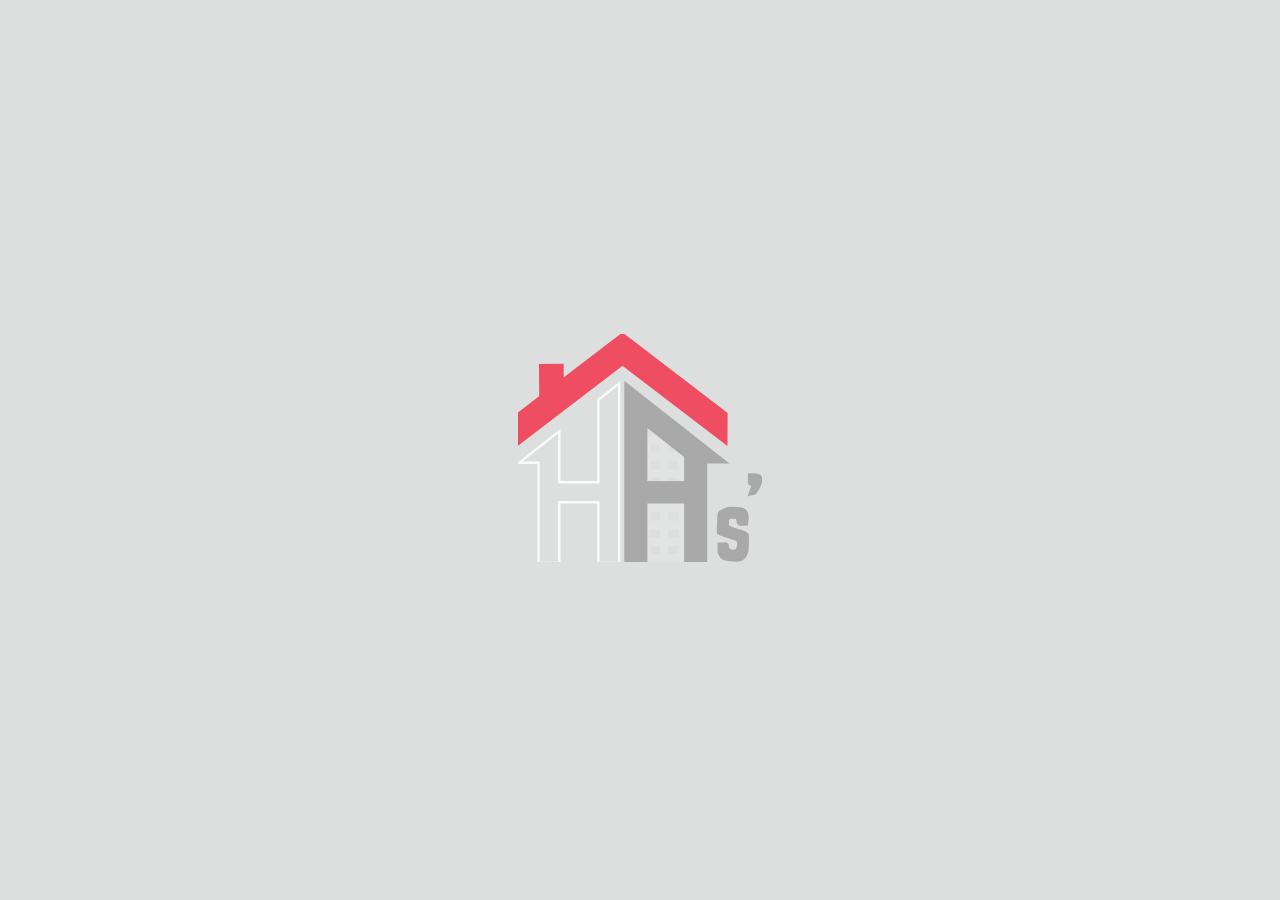
==== commit ac6ad5bb: "feat: add homepage and contact us, enable preloader" ====
--- a/about-us.html
+++ b/about-us.html
@@ -28,43 +28,40 @@
   <input id="toggle" type="checkbox">
   <!-- preloader -->
 
-  <!-- add wrapper class after -->
-  <!-- TODO uncomment the preloader once home page is done -->
   <div class="wrapper">
-    <!--  
-      <div class="preloader-wrapper">
+    <div class="preloader-wrapper">
       <div class="preloader curtain" style="--duration: 1s; --delay: 2.8s;">
         <div class="logo">
           <svg class="preloader-elem" width="305" height="287" viewBox="0 0 305 287" fill="none"
-          xmlns="http://www.w3.org/2000/svg">
-          <path
-          d="M261.168 137.571L261.42 99.7585L131.121 0L130.52 0.784424L130.299 0.494873L55.9258 57.4365L55.7656 38.978L27.7754 39.2192L28.1152 78.7273L0 100.253L0.251953 138.065L131.031 37.9382L261.168 137.571Z"
-          stroke="#EF4D62" stroke-width="3" fill="#EF4D62" class="preloader-elem-1"></path>
+            xmlns="http://www.w3.org/2000/svg">
+            <path
+              d="M261.168 137.571L261.42 99.7585L131.121 0L130.52 0.784424L130.299 0.494873L55.9258 57.4365L55.7656 38.978L27.7754 39.2192L28.1152 78.7273L0 100.253L0.251953 138.065L131.031 37.9382L261.168 137.571Z"
+              stroke="#EF4D62" stroke-width="3" fill="#EF4D62" class="preloader-elem-1"></path>
             <path
               d="M100.775 186V82.5674L126.775 62V287H100.775V211H51.7754V287H25.7754V161.5H1.59375L25.7754 142.395V142.293L51.7754 122V186H100.775Z"
               stroke-width="3" class="preloader-elem-2"></path>
-              <path fill-rule="evenodd" clip-rule="evenodd"
+            <path fill-rule="evenodd" clip-rule="evenodd"
               d="M177.074 128H160V186H210V153.392L200.816 146.241V148H188.571V138H190.144L188.571 136.811L178.367 129.005L177.074 128ZM178.367 185H166.122V181H178.367V185ZM200.816 185H188.571V181H200.816V185ZM178.367 138H166.122V148H178.367V138ZM178.367 159H166.122V170H178.367V159ZM188.571 170H200.816V159H188.571V170Z"
               fill="#E2E3E3" class="preloader-elem-3"></path>
             <path fill-rule="evenodd" clip-rule="evenodd"
-            d="M210 211H160V285H210V211ZM200.816 266V276H188.571V266H200.816ZM200.816 245V255H188.571V245H200.816ZM200.816 223V234H188.571V223H200.816ZM178.367 223H166.122V234H178.367V223ZM178.367 245H166.122V255H178.367V245ZM178.367 266H166.122V276H178.367V266Z"
+              d="M210 211H160V285H210V211ZM200.816 266V276H188.571V266H200.816ZM200.816 245V255H188.571V245H200.816ZM200.816 223V234H188.571V223H200.816ZM178.367 223H166.122V234H178.367V223ZM178.367 245H166.122V255H178.367V245ZM178.367 266H166.122V276H178.367V266Z"
               fill="#E2E3E3" class="preloader-elem-4"></path>
-              <path fill-rule="evenodd" clip-rule="evenodd"
+            <path fill-rule="evenodd" clip-rule="evenodd"
               d="M160.775 287V211H209.775V287.001H235.775V161H260.855L135.02 62.114L134.98 62.1628L134.775 62V287H160.775ZM160.775 114.882V186H209.775V153.387L160.775 114.882Z"
               stroke="#A9A9A9" stroke-width="3" fill="#A9A9A9" class="preloader-elem-5"></path>
-              <rect x="275.775" y="233" width="1" height="4" stroke="#D9D9D9" stroke-width="3" fill="#D9D9D9"
+            <rect x="275.775" y="233" width="1" height="4" stroke="#D9D9D9" stroke-width="3" fill="#D9D9D9"
               class="preloader-elem-6">
             </rect>
             <path
-            d="M251.646 226.361C251.072 234.23 250.924 241.607 250.775 248.984C251.27 249.434 251.762 249.884 252.615 250.78C258.494 253.031 263.998 254.874 269.531 256.628C276.668 258.891 276.916 259.471 275.912 266.823C275.393 270.637 273.912 272.325 269.836 272.153C266.023 271.991 263.154 271.355 263.201 266.808C263.232 263.758 261.66 262.711 258.816 262.831C257.174 262.901 255.527 262.885 253.777 262.868H253.76L251.775 262.853V273.1C251.77 273.147 251.771 273.195 251.775 273.239V273.391L251.807 273.428L251.824 273.514C251.859 273.727 251.922 273.929 251.979 274.122L251.988 274.149L252.016 274.245C252.062 274.408 252.115 274.59 252.207 274.756C252.352 275.022 252.527 275.285 252.734 275.514L252.785 275.568C253.996 279.427 256.256 281.842 259.383 282.6C264.58 283.859 269.945 284.031 275.234 283.996C280.852 283.958 285.32 280.882 287.311 273.003L287.531 272.225L287.551 271.967C287.631 271.595 287.705 271.212 287.775 270.819L287.658 270.522C288.076 264.609 288.258 258.768 288.074 252.938C288.031 251.533 286.146 249.539 284.662 248.947C281.178 247.559 277.582 246.452 273.986 245.344L272.086 244.758C271.393 244.542 270.701 244.326 270.012 244.105C262.652 241.75 262.656 241.715 263.15 234.583L263.184 234.111C263.453 230.206 265.887 229.868 268.664 230.13C269.213 230.181 269.82 230.168 270.441 230.154C272.854 230.101 275.443 230.044 275.365 233.79C275.27 238.406 277.295 239.622 281.402 239.133C282.596 238.991 283.809 239.027 285.078 239.063C285.67 239.081 286.275 239.098 286.896 239.098C287.01 238.056 287.146 237.022 287.285 235.994L287.291 235.955C287.592 233.697 287.889 231.466 287.904 229.232C287.943 223.827 284.609 219.643 279.064 218.863C273.838 218.127 268.4 217.662 263.209 218.305C260.832 218.599 258.582 219.925 256.332 221.252C255.324 221.846 254.318 222.44 253.299 222.941C253.295 222.948 253.305 222.958 253.301 222.965C253.27 222.959 253.24 222.963 253.213 222.973C253.172 222.989 253.137 223.021 253.117 223.067L253.107 223.078L253.074 223.128C253.023 223.137 252.98 223.168 252.955 223.216L252.826 223.458L252.785 223.53C252.684 223.577 252.58 223.647 252.496 223.772C252.33 224.016 252.221 224.31 252.127 224.564L252.096 224.647L251.986 224.953L251.918 225.15L251.783 225.581C251.754 225.679 251.721 225.79 251.693 225.902C251.66 226.049 251.635 226.211 251.646 226.361Z"
-            stroke="#A9A9A9" stroke-width="3" fill="#A9A9A9" class="preloader-elem-7"></path>
-            <path
-            d="M293.379 189.609C292.965 189.363 292.49 189.113 292.031 188.872C291.039 188.352 290.119 187.823 290.037 187.186C289.58 183.646 289.861 180.01 289.861 176.002L292.111 176.003C293.343 176.005 294.302 176.006 295.263 176C303.697 175.953 306.675 179.615 303.949 187.825C302.572 191.971 300.056 195.89 297.357 199.369C296.289 200.748 293.324 200.657 290.15 201.53L290.156 201.515C291.685 197.114 292.791 193.936 294.191 190.474C294.099 190.354 294.006 190.232 293.91 190.11C293.906 190.106 293.896 190.11 293.892 190.106L293.379 189.609Z"
-            stroke="#A9A9A9" stroke-width="3" fill="#A9A9A9" class="preloader-elem-8"></path>
+              d="M251.646 226.361C251.072 234.23 250.924 241.607 250.775 248.984C251.27 249.434 251.762 249.884 252.615 250.78C258.494 253.031 263.998 254.874 269.531 256.628C276.668 258.891 276.916 259.471 275.912 266.823C275.393 270.637 273.912 272.325 269.836 272.153C266.023 271.991 263.154 271.355 263.201 266.808C263.232 263.758 261.66 262.711 258.816 262.831C257.174 262.901 255.527 262.885 253.777 262.868H253.76L251.775 262.853V273.1C251.77 273.147 251.771 273.195 251.775 273.239V273.391L251.807 273.428L251.824 273.514C251.859 273.727 251.922 273.929 251.979 274.122L251.988 274.149L252.016 274.245C252.062 274.408 252.115 274.59 252.207 274.756C252.352 275.022 252.527 275.285 252.734 275.514L252.785 275.568C253.996 279.427 256.256 281.842 259.383 282.6C264.58 283.859 269.945 284.031 275.234 283.996C280.852 283.958 285.32 280.882 287.311 273.003L287.531 272.225L287.551 271.967C287.631 271.595 287.705 271.212 287.775 270.819L287.658 270.522C288.076 264.609 288.258 258.768 288.074 252.938C288.031 251.533 286.146 249.539 284.662 248.947C281.178 247.559 277.582 246.452 273.986 245.344L272.086 244.758C271.393 244.542 270.701 244.326 270.012 244.105C262.652 241.75 262.656 241.715 263.15 234.583L263.184 234.111C263.453 230.206 265.887 229.868 268.664 230.13C269.213 230.181 269.82 230.168 270.441 230.154C272.854 230.101 275.443 230.044 275.365 233.79C275.27 238.406 277.295 239.622 281.402 239.133C282.596 238.991 283.809 239.027 285.078 239.063C285.67 239.081 286.275 239.098 286.896 239.098C287.01 238.056 287.146 237.022 287.285 235.994L287.291 235.955C287.592 233.697 287.889 231.466 287.904 229.232C287.943 223.827 284.609 219.643 279.064 218.863C273.838 218.127 268.4 217.662 263.209 218.305C260.832 218.599 258.582 219.925 256.332 221.252C255.324 221.846 254.318 222.44 253.299 222.941C253.295 222.948 253.305 222.958 253.301 222.965C253.27 222.959 253.24 222.963 253.213 222.973C253.172 222.989 253.137 223.021 253.117 223.067L253.107 223.078L253.074 223.128C253.023 223.137 252.98 223.168 252.955 223.216L252.826 223.458L252.785 223.53C252.684 223.577 252.58 223.647 252.496 223.772C252.33 224.016 252.221 224.31 252.127 224.564L252.096 224.647L251.986 224.953L251.918 225.15L251.783 225.581C251.754 225.679 251.721 225.79 251.693 225.902C251.66 226.049 251.635 226.211 251.646 226.361Z"
+              stroke="#A9A9A9" stroke-width="3" fill="#A9A9A9" class="preloader-elem-7"></path>
+            <path
+              d="M293.379 189.609C292.965 189.363 292.49 189.113 292.031 188.872C291.039 188.352 290.119 187.823 290.037 187.186C289.58 183.646 289.861 180.01 289.861 176.002L292.111 176.003C293.343 176.005 294.302 176.006 295.263 176C303.697 175.953 306.675 179.615 303.949 187.825C302.572 191.971 300.056 195.89 297.357 199.369C296.289 200.748 293.324 200.657 290.15 201.53L290.156 201.515C291.685 197.114 292.791 193.936 294.191 190.474C294.099 190.354 294.006 190.232 293.91 190.11C293.906 190.106 293.896 190.11 293.892 190.106L293.379 189.609Z"
+              stroke="#A9A9A9" stroke-width="3" fill="#A9A9A9" class="preloader-elem-8"></path>
           </svg>
         </div>
       </div>
-    </div> -->
+    </div>
 
     <!-- color scheme switch -->
     <label class="toggle" for="toggle">
@@ -157,57 +154,58 @@
       </nav>
     </header>
 
-  <section class="about-us-hero-section">
-    <div>
-      <h1 class="hero" style="font: 800 var(--fs-heading)/1em var(--ff-default)">About the<br>Company</h1>
-      <p style="font: 700 var(--fs-subtitle)/1em var(--ff-default)">We Build with Passion</p>
-      <a href="about-us.html#about-us-content-wrapper"><button>Discover our Purpose!</button></a>
-    </div>
-  </section>
-
-  <section id="about-us-content-wrapper">
-    <h1>About <span>H&A’s</span></h1>
-
-    <div>
+    <section class="about-us-hero-section">
       <div>
-        <p>
-          Manufacturing of precast wall form blocks has been a family business since the invention of the product by our
-          late uncle Engr. Ferdinand D. Crisologo, catering most clients in the South.
-          <br><br>
-          H&As’ Concrete Products Manufacturing was set up in Central Luzon to cater the demands in Metro Manila,
-          Central and North Luzon
-          <br><br>
-          We offer a cost saving and yet high quality and modern construction system.
-          <br><br>
-          A team that opens innovation and massivedevelopmentin constructions, developers, builders and engineering.
-          <br><br>
-          Provides quality products and services to meet the utmost satisfaction of our clients to adapt more logical,
-          easy and reasonable lifestyle
-        </p>
-      </div>
+        <h1 class="hero" style="font: 800 var(--fs-heading)/1em var(--ff-default)">About the<br>Company</h1>
+        <p style="font: 700 var(--fs-subtitle)/1em var(--ff-default)">We Build with Passion</p>
+        <a href="about-us.html#about-us-content-wrapper"><button>Discover our Purpose!</button></a>
+      </div>
+    </section>
+
+    <section id="about-us-content-wrapper">
+      <h1>About <span>H&A’s</span></h1>
+
       <div>
-        <img src="images/about-us/about-us-img.png" alt="wall-form-blocks">
-      </div>
-    </div>
-  </section>
-
-  <section class="mission-vision">
-    <h1>Our Mission and Vision</h1>
-
-    <div>
+        <div>
+          <p>
+            Manufacturing of precast wall form blocks has been a family business since the invention of the product by
+            our
+            late uncle Engr. Ferdinand D. Crisologo, catering most clients in the South.
+            <br><br>
+            H&As’ Concrete Products Manufacturing was set up in Central Luzon to cater the demands in Metro Manila,
+            Central and North Luzon
+            <br><br>
+            We offer a cost saving and yet high quality and modern construction system.
+            <br><br>
+            A team that opens innovation and massivedevelopmentin constructions, developers, builders and engineering.
+            <br><br>
+            Provides quality products and services to meet the utmost satisfaction of our clients to adapt more logical,
+            easy and reasonable lifestyle
+          </p>
+        </div>
+        <div>
+          <img src="images/about-us/about-us-img.webp" alt="wall-form-blocks">
+        </div>
+      </div>
+    </section>
+
+    <section class="mission-vision">
+      <h1>Our Mission and Vision</h1>
+
       <div>
-        <h1>Mission</h1>
-        <p>The mission of our company is to build a strong foundation and form partnership to a known infrastructure
-          contractor, engineers and architects in the Philippines resulting in innovative, costeffective and
-          qualityguaranteed services and products in construction industry.</p>
-      </div>
-      <div>
-        <h1>Vision</h1>
-        <p>Our vision is to be be the leading manufacturing company of precast in the Philippines that bring forth
-          innovation, transformation and development in building and constructions.</p>
-      </div>
-    </div>
-  </section>
+        <div>
+          <h1>Mission</h1>
+          <p>The mission of our company is to build a strong foundation and form partnership to a known infrastructure
+            contractor, engineers and architects in the Philippines resulting in innovative, costeffective and
+            qualityguaranteed services and products in construction industry.</p>
+        </div>
+        <div>
+          <h1>Vision</h1>
+          <p>Our vision is to be be the leading manufacturing company of precast in the Philippines that bring forth
+            innovation, transformation and development in building and constructions.</p>
+        </div>
+      </div>
+    </section>
     <footer>
       <div class="col-1">
         <div class="logo-container"><a href="/">
@@ -244,18 +242,18 @@
       </div>
       <div class="col-2">
         <h2>Links</h4>
-        <div>
-          <div class="links">
-            <a href="/">Home</a>
-            <a href="about-us.html">About us</a>
-            <a href="wall-form-blocks.html">Wall Form Blocks</a>
+          <div>
+            <div class="links">
+              <a href="/">Home</a>
+              <a href="about-us.html">About us</a>
+              <a href="wall-form-blocks.html">Wall Form Blocks</a>
+            </div>
+            <div class="links">
+              <a href="user-guide.html">User Guide</a>
+              <a href="projects.html">Projects</a>
+              <a href="contact-us.html">Contact us</a>
+            </div>
           </div>
-          <div class="links">
-            <a href="user-guide.html">User Guide</a>
-            <a href="projects.html">Projects</a>
-            <a href="contact-us.html">Contact us</a>
-          </div>
-        </div>
       </div>
       <div class="col-3">
         <h2>Follow us!</h2>
--- a/styles/global.css
+++ b/styles/global.css
@@ -28,10 +28,10 @@
 }
 
 .wrapper {
-  /* height: 100vh;
+  height: 100vh;
   overflow: hidden;
 
-  animation: preload 0.1s ease 3.4s forwards; */
+  animation: preload 0.1s ease 3.4s forwards;
 }
 
 svg,
@@ -52,7 +52,7 @@
   align-items: center;
 
   position: fixed;
-  z-index: 2;
+  z-index: 3;
 }
 
 header .logo-container {
@@ -109,7 +109,7 @@
 
   position: absolute;
   animation: slideLeft 0.1s ease 3.8s forwards;
-  z-index: 3;
+  z-index: 4;
 }
 
 .preloader {
@@ -218,6 +218,9 @@
   display: flex;
   justify-content: space-evenly;
   align-items: center;
+
+  position: relative;
+  z-index: 1;
 }
 
 footer .col-1 {
@@ -294,4 +297,4 @@
 footer .col-3 .socials svg path {
   fill: #FAFAFA;
   display: flex;
-}
+}--- a/styles/module/components.css
+++ b/styles/module/components.css
@@ -41,7 +41,10 @@
 
 .button {
   overflow: hidden;
-  border: solid 3px var(--clr-secondary);
+  
+  display: inline-block;
+
+  position: relative;
 }
 
 .button a {
@@ -53,6 +56,7 @@
   padding: 0.3em;
   color: var(--clr-secondary-shade);
   font: bold var(--fs-subtitle) var(--ff-default);
+  border: solid 3px var(--clr-secondary);
 
   transition: transform 0.5s ease;
 }
@@ -60,6 +64,7 @@
 .button .down {
   color: #FAFAFA;
   background: var(--clr-accent);
+  border-color: var(--clr-accent);
 
   position: absolute;
   inset: 100% auto auto 0;
